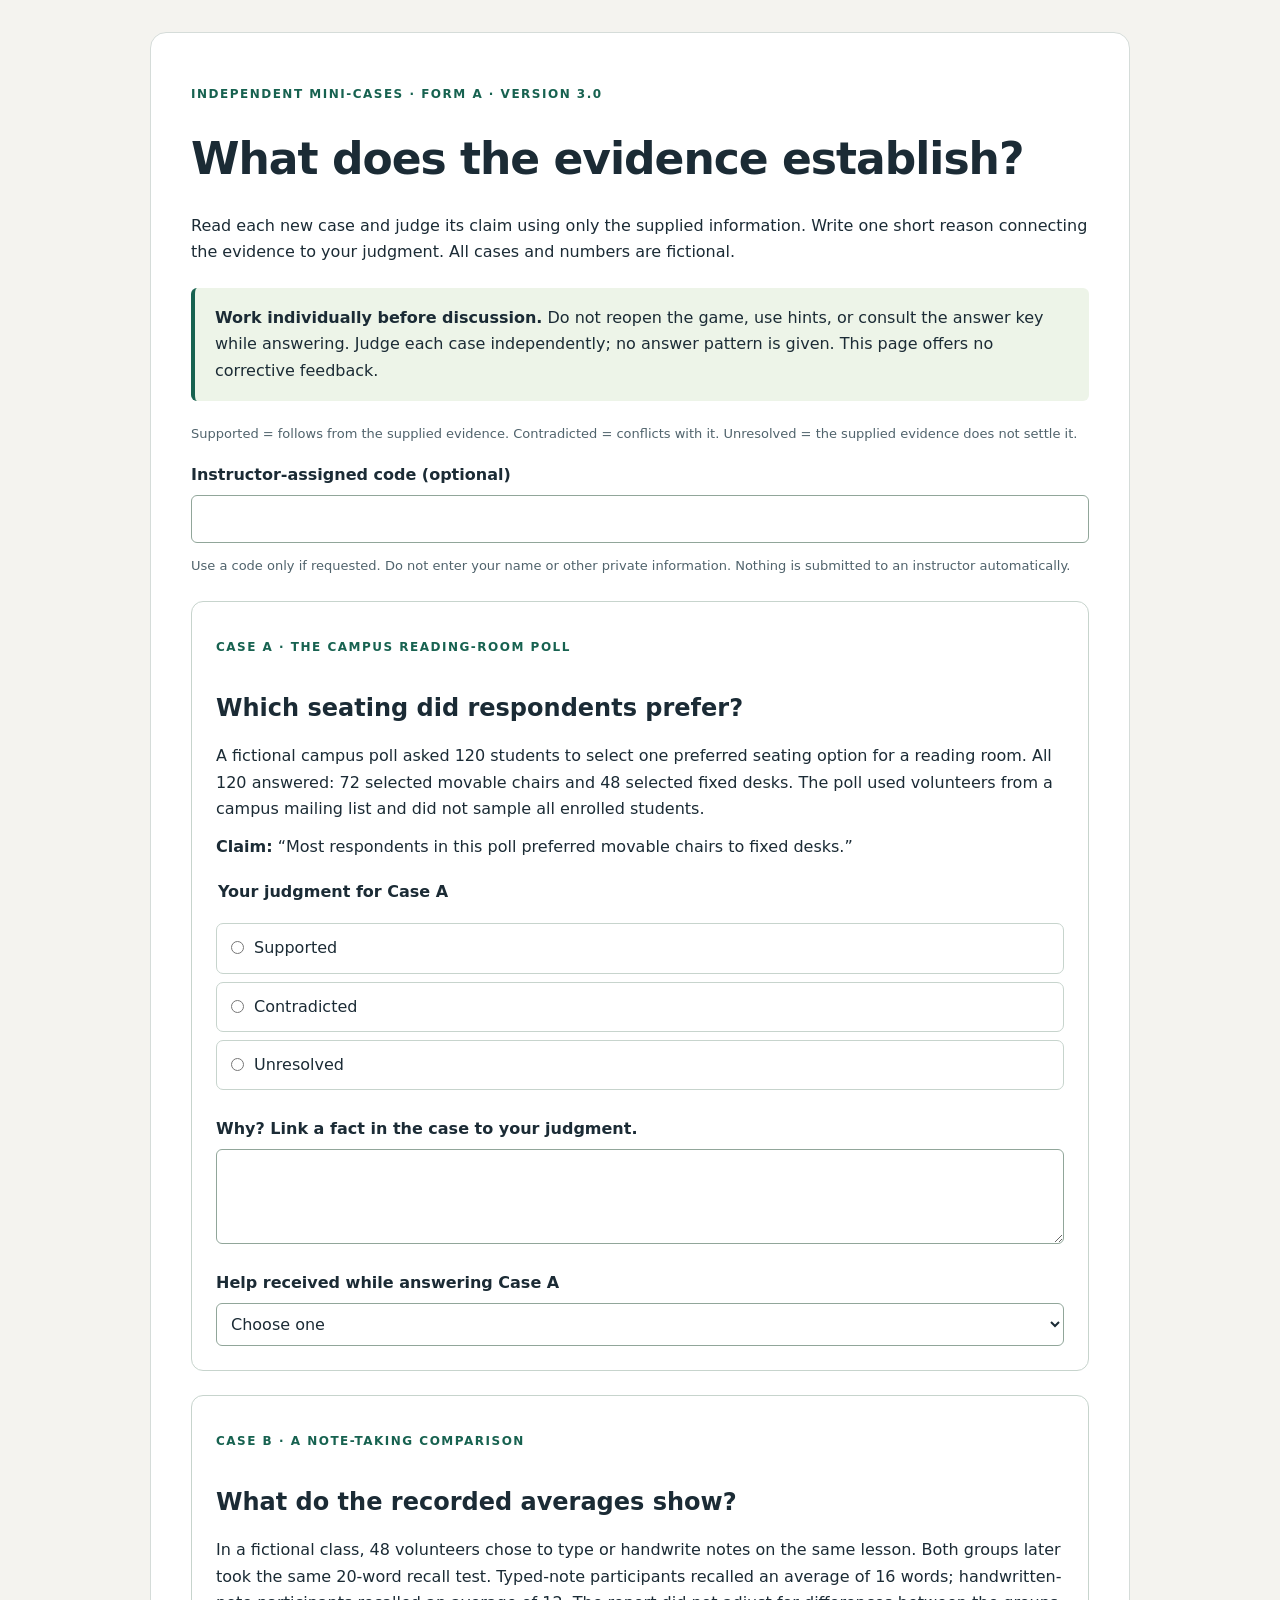
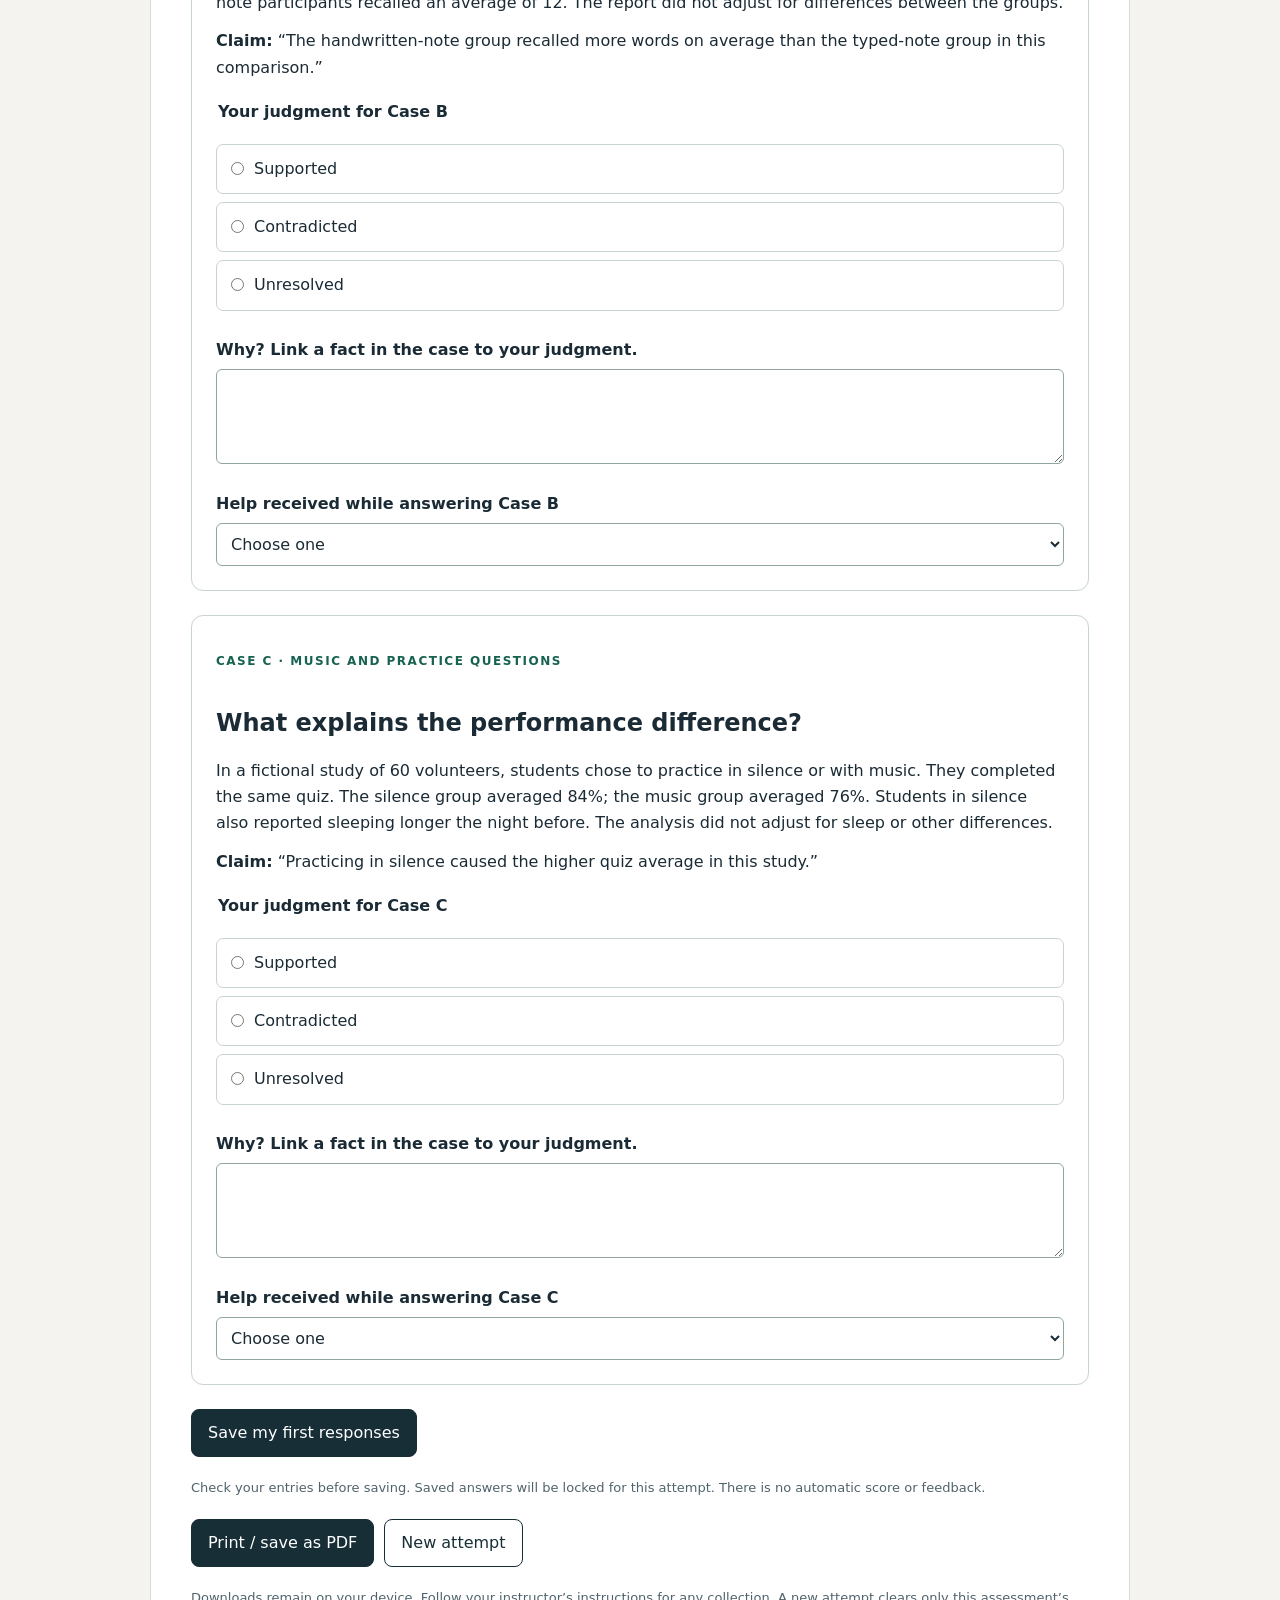
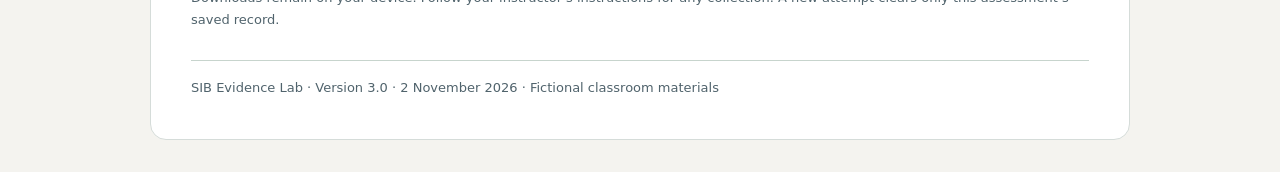
==== assessment.html @ 718776bc "Update SIB Evidence Lab to research version 3.0" ====
<!doctype html><html lang="en"><head><meta charset="utf-8"><meta name="viewport" content="width=device-width,initial-scale=1"><title>SIB Independent Mini Cases</title><style>*{box-sizing:border-box}html{color-scheme:light}body{background:#f4f3ef;color:#1b2b35;font:16px/1.65 system-ui,-apple-system,sans-serif;margin:0}main{max-width:980px;margin:32px auto;background:#fff;padding:40px;border:1px solid #d5dcd9;border-radius:16px}h1{font-size:clamp(30px,5vw,44px);line-height:1.12;letter-spacing:-1px}h2{font-size:24px;line-height:1.25;margin-top:36px}h3{font-size:18px}p{margin:12px 0}a{color:#176250}button,input,textarea,select{font:inherit}button,a{touch-action:manipulation}button,.btn{display:inline-block;border:1px solid #172e37;border-radius:8px;padding:10px 16px;background:#172e37;color:white;text-decoration:none;cursor:pointer}button.secondary,.btn.secondary{background:white;color:#172e37}button:focus-visible,a:focus-visible,input:focus-visible,textarea:focus-visible,select:focus-visible,summary:focus-visible{outline:3px solid #b66d18;outline-offset:4px}.actions{display:flex;flex-wrap:wrap;gap:10px;margin:20px 0}.kicker{font-size:12px;color:#176250;letter-spacing:1.5px;text-transform:uppercase;font-weight:750}.notice{background:#edf4e8;padding:17px 20px;border-left:4px solid #176250;margin:22px 0;border-radius:6px}.small{font-size:13px;color:#50636c}.case{padding:24px;border:1px solid #c7d4cd;border-radius:12px;margin:24px 0}fieldset{border:0;padding:0;margin:18px 0}legend{font-weight:700;margin-bottom:10px}.choice{display:flex;align-items:flex-start;gap:10px;margin:8px 0;padding:11px 14px;border:1px solid #c7d4cd;border-radius:7px;cursor:pointer}.choice:has(input:checked){background:#edf4e8;border-color:#176250}.choice input{margin:6px 0 0}.grid{display:grid;grid-template-columns:1fr 1fr;gap:20px}label.field{display:block;font-weight:650;margin:18px 0 6px}input[type=text],textarea,select{width:100%;padding:10px;border:1px solid #91a69a;border-radius:6px;color:#1b2b35;background:white}textarea{min-height:95px;resize:vertical}.error{color:#982a30;font-weight:650}table{border-collapse:collapse;width:100%;font-size:14px;margin:20px 0}th,td{text-align:left;vertical-align:top;border:1px solid #c7d4cd;padding:11px}th{background:#edf4e8}tr{break-inside:avoid}code{font-size:13px;overflow-wrap:anywhere}.scroll{overflow-x:auto}.blank{height:90px;border:1px solid #c7d4cd;margin:12px 0}.pagebreak{break-before:page}dialog{max-width:550px;width:calc(100% - 30px);padding:30px;border:1px solid #91a69a;border-radius:12px}dialog::backdrop{background:#12262caa}li{margin-bottom:9px}[hidden]{display:none!important}.record-answer{white-space:pre-wrap;overflow-wrap:anywhere;border-left:3px solid #91a69a;padding-left:14px}footer{margin-top:30px;border-top:1px solid #c7d4cd;padding-top:16px}.skip{position:absolute;top:-100px;left:15px}.skip:focus{top:10px}@media(max-width:650px){main{padding:22px;margin:12px;border-radius:10px}.grid{grid-template-columns:1fr}.case{padding:17px}table{min-width:580px}h1{font-size:32px}}@media print{body{background:white;font:11pt/1.5 Arial,sans-serif}main{border:0;margin:0;padding:0;max-width:none}.actions,.no-print,button,dialog,footer,.skip{display:none!important}h1{font-size:24pt}h2{font-size:17pt;break-after:avoid}h3,legend{break-after:avoid}.case{padding:15px;break-inside:avoid}.case.assessment-case{break-inside:auto}.small{font-size:9pt}.grid{display:block}.scroll{overflow:visible}table{min-width:0;font-size:9pt}a{color:inherit}textarea{min-height:80px}input,textarea,select{color:#111!important}.blank{height:65px}.notice{break-inside:avoid}#completionNotice{display:none}}</style></head><body><a class="skip" href="#main">Skip to content</a><main id="main"><p class="kicker">Independent mini-cases · Form A · Version 3.0</p><h1>What does the evidence establish?</h1><p>Read each new case and judge its claim using only the supplied information. Write one short reason connecting the evidence to your judgment. All cases and numbers are fictional.</p><div class="notice"><strong>Work individually before discussion.</strong> Do not reopen the game, use hints, or consult the answer key while answering. Judge each case independently; no answer pattern is given. This page offers no corrective feedback.</div><p class="small">Supported = follows from the supplied evidence. Contradicted = conflicts with it. Unresolved = the supplied evidence does not settle it.</p><div id="storageNotice" class="notice" role="status" hidden>Browser saving is unavailable. Keep this page open and download or print your record before leaving.</div><noscript><p class="notice">JavaScript is needed for saving and downloads. You can print this page and complete it on paper.</p></noscript><form id="assessmentForm"><label class="field" for="studyCode">Instructor-assigned code (optional)</label><input type="text" id="studyCode" name="studyCode" maxlength="40" autocomplete="off"><p class="small">Use a code only if requested. Do not enter your name or other private information. Nothing is submitted to an instructor automatically.</p>
<section class="case assessment-case"><p class="kicker">Case A · The campus reading-room poll</p><h2>Which seating did respondents prefer?</h2><p>A fictional campus poll asked 120 students to select one preferred seating option for a reading room. All 120 answered: 72 selected movable chairs and 48 selected fixed desks. The poll used volunteers from a campus mailing list and did not sample all enrolled students.</p><p><strong>Claim:</strong> “Most respondents in this poll preferred movable chairs to fixed desks.”</p><fieldset><legend>Your judgment for Case A</legend><label class="choice"><input type="radio" name="A" value="supports" required>Supported</label><label class="choice"><input type="radio" name="A" value="contradicts">Contradicted</label><label class="choice"><input type="radio" name="A" value="unresolved">Unresolved</label></fieldset><label class="field" for="reasonA">Why? Link a fact in the case to your judgment.</label><textarea id="reasonA" name="reasonA" maxlength="700" required></textarea><label class="field" for="helpA">Help received while answering Case A</label><select id="helpA" name="helpA" required><option value="">Choose one</option><option value="none">None</option><option value="interface">Help using the page only</option><option value="reasoning">Help interpreting evidence or choosing an answer</option></select></section>
<section class="case assessment-case"><p class="kicker">Case B · A note-taking comparison</p><h2>What do the recorded averages show?</h2><p>In a fictional class, 48 volunteers chose to type or handwrite notes on the same lesson. Both groups later took the same 20-word recall test. Typed-note participants recalled an average of 16 words; handwritten-note participants recalled an average of 12. The report did not adjust for differences between the groups.</p><p><strong>Claim:</strong> “The handwritten-note group recalled more words on average than the typed-note group in this comparison.”</p><fieldset><legend>Your judgment for Case B</legend><label class="choice"><input type="radio" name="B" value="supports" required>Supported</label><label class="choice"><input type="radio" name="B" value="contradicts">Contradicted</label><label class="choice"><input type="radio" name="B" value="unresolved">Unresolved</label></fieldset><label class="field" for="reasonB">Why? Link a fact in the case to your judgment.</label><textarea id="reasonB" name="reasonB" maxlength="700" required></textarea><label class="field" for="helpB">Help received while answering Case B</label><select id="helpB" name="helpB" required><option value="">Choose one</option><option value="none">None</option><option value="interface">Help using the page only</option><option value="reasoning">Help interpreting evidence or choosing an answer</option></select></section>
<section class="case assessment-case"><p class="kicker">Case C · Music and practice questions</p><h2>What explains the performance difference?</h2><p>In a fictional study of 60 volunteers, students chose to practice in silence or with music. They completed the same quiz. The silence group averaged 84%; the music group averaged 76%. Students in silence also reported sleeping longer the night before. The analysis did not adjust for sleep or other differences.</p><p><strong>Claim:</strong> “Practicing in silence caused the higher quiz average in this study.”</p><fieldset><legend>Your judgment for Case C</legend><label class="choice"><input type="radio" name="C" value="supports" required>Supported</label><label class="choice"><input type="radio" name="C" value="contradicts">Contradicted</label><label class="choice"><input type="radio" name="C" value="unresolved">Unresolved</label></fieldset><label class="field" for="reasonC">Why? Link a fact in the case to your judgment.</label><textarea id="reasonC" name="reasonC" maxlength="700" required></textarea><label class="field" for="helpC">Help received while answering Case C</label><select id="helpC" name="helpC" required><option value="">Choose one</option><option value="none">None</option><option value="interface">Help using the page only</option><option value="reasoning">Help interpreting evidence or choosing an answer</option></select></section>
<p id="formError" class="error" role="alert"></p><div class="actions"><button type="submit">Save my first responses</button></div><p class="small">Check your entries before saving. Saved answers will be locked for this attempt. There is no automatic score or feedback.</p></form>
<section id="savedRecord" hidden></section>
<section id="experience" hidden><h2>About the game (optional)</h2><p class="small">These questions describe your experience with FocusBoost, separately from your mini-case answers.</p><div class="grid"><div><label class="field" for="clarity">How clear was the game?</label><select id="clarity"><option value="">Prefer not to answer</option><option value="1">1 — Very unclear</option><option value="2">2 — Somewhat unclear</option><option value="3">3 — Neither clear nor unclear</option><option value="4">4 — Somewhat clear</option><option value="5">5 — Very clear</option><option value="not_played">I did not play the game</option></select></div><div><label class="field" for="enjoyment">How enjoyable was the game?</label><select id="enjoyment"><option value="">Prefer not to answer</option><option value="1">1 — Not at all enjoyable</option><option value="2">2 — Slightly enjoyable</option><option value="3">3 — Moderately enjoyable</option><option value="4">4 — Very enjoyable</option><option value="5">5 — Extremely enjoyable</option><option value="not_played">I did not play the game</option></select></div></div><label class="field" for="comment">What was unclear or could be improved?</label><textarea id="comment" maxlength="1000"></textarea><p id="saveStatus" role="status" class="small"></p></section>
<div class="actions"><button type="button" id="printBtn">Print / save as PDF</button><button type="button" id="csvBtn" hidden>Download CSV</button><button type="button" id="jsonBtn" hidden>Download JSON</button><button type="button" class="secondary" id="resetBtn">New attempt</button></div><p class="small">Downloads remain on your device. Follow your instructor’s instructions for any collection. A new attempt clears only this assessment’s saved record.</p><dialog id="resetDialog" aria-labelledby="resetTitle"><h2 id="resetTitle">Start a new assessment attempt?</h2><p>Download or print the current record first if you need to keep it. This clears saved answers and optional comments in this browser.</p><div class="actions"><button id="cancelReset">Keep this attempt</button><button id="confirmReset" class="secondary">Clear and start again</button></div></dialog>
<footer class="small">SIB Evidence Lab · Version 3.0 · 2 November 2026 · Fictional classroom materials</footer></main><script>'use strict';
(()=>{
const KEY='sib-independent-cases.v3.form-a',VERSION='3.0.0-form-a',IDS=['A','B','C'];
const esc=v=>String(v??'').replace(/[&<>"']/g,c=>({'&':'&amp;','<':'&lt;','>':'&gt;','"':'&quot;',"'":'&#39;'}[c]));
const fresh=()=>({version:VERSION,draft:{},submitted:null,experience:{clarity:'',enjoyment:'',comment:''}});
function clean(d){const r={studyCode:String(d?.studyCode??'').slice(0,40).trim()};for(const id of IDS){r[id]=['supports','contradicts','unresolved'].includes(d?.[id])?d[id]:'';r['reason'+id]=String(d?.['reason'+id]??'').slice(0,700);r['help'+id]=['none','interface','reasoning'].includes(d?.['help'+id])?d['help'+id]:'';}return r;}
function complete(d){return IDS.every(id=>d[id]&&d['reason'+id]?.trim()&&d['help'+id]);}
function submit(s,d){const r=clean(d);if(s.submitted||!complete(r))return false;s.draft=r;s.submitted=JSON.parse(JSON.stringify(r));return true;}
function hydrate(r){const s=fresh();if(!r||r.version!==VERSION)return s;s.draft=clean(r.draft);if(r.submitted)submit(s,r.submitted);for(const k of ['clarity','enjoyment'])if(['','1','2','3','4','5','not_played'].includes(r.experience?.[k]))s.experience[k]=r.experience[k];s.experience.comment=String(r.experience?.comment??'').slice(0,1000);return s;}
function rows(s){if(!s.submitted)return [];return IDS.map(id=>({material_version:VERSION,study_code:s.submitted.studyCode,case_id:id,first_judgment:s.submitted[id],first_reason:s.submitted['reason'+id],help_received:s.submitted['help'+id],assessment_complete:1,game_clarity:s.experience.clarity,game_enjoyment:s.experience.enjoyment,optional_comment:s.experience.comment}));}
function csvCell(v){let t=String(v??'');if(/^\s*[=+@\-]/.test(t))t="'"+t;return '"'+t.replace(/"/g,'""')+'"';}
if(typeof module!=='undefined')module.exports={fresh,clean,complete,submit,hydrate,rows,csvCell};if(typeof document==='undefined')return;
const $=id=>document.getElementById(id);let state=fresh(),storageOK=true;try{state=hydrate(JSON.parse(localStorage.getItem(KEY)||'null'));}catch(e){storageOK=false;}
const LABELS={supports:'Supported',contradicts:'Contradicted',unresolved:'Unresolved'},HELP={none:'None',interface:'Help using the page only',reasoning:'Help interpreting evidence or choosing an answer'};
function save(){try{localStorage.setItem(KEY,JSON.stringify(state));}catch(e){storageOK=false;}$('storageNotice').hidden=storageOK;}
function render(){$('storageNotice').hidden=storageOK;const saved=!!state.submitted;$('assessmentForm').hidden=saved;$('savedRecord').hidden=!saved;$('experience').hidden=!saved;$('csvBtn').hidden=!saved;$('jsonBtn').hidden=!saved;if(saved){$('savedRecord').innerHTML=`<div class="notice" id="completionNotice" role="status"><strong>Your first responses are saved and locked.</strong> Download or print a copy if requested. Discuss the cases only when your instructor is ready.</div><h2 tabindex="-1" id="savedTitle">Your saved responses</h2><p>Form A · Version 3.0 · Code: ${esc(state.submitted.studyCode||'Not provided')}</p>`+IDS.map(id=>`<section class="case"><h3>Case ${id}</h3><p><strong>Your judgment:</strong> ${LABELS[state.submitted[id]]}</p><p class="record-answer">${esc(state.submitted['reason'+id])}</p><p class="small">Help: ${HELP[state.submitted['help'+id]]}</p></section>`).join('');for(const k of ['clarity','enjoyment','comment'])$(k).value=state.experience[k];}else for(const el of $('assessmentForm').elements){if(!el.name)continue;if(el.type==='radio')el.checked=state.draft[el.name]===el.value;else if(el.type!=='submit')el.value=state.draft[el.name]||'';}}
function collect(){return Object.fromEntries(new FormData($('assessmentForm')).entries());}
$('assessmentForm').addEventListener('input',()=>{if(!state.submitted){state.draft=clean(collect());save();}});
$('assessmentForm').addEventListener('change',()=>{if(!state.submitted){state.draft=clean(collect());save();}});
$('assessmentForm').addEventListener('submit',e=>{e.preventDefault();if(!submit(state,collect())){$('formError').textContent='Answer each case, add a reason with at least one non-space character, and record any help.';return;}save();render();$('savedTitle').focus();$('savedRecord').scrollIntoView({block:'start'});});
for(const k of ['clarity','enjoyment','comment'])$(k).addEventListener(k==='comment'?'input':'change',()=>{state.experience[k]=$(k).value;save();$('saveStatus').textContent=storageOK?'Optional response saved in this browser.':'Download your record to keep this optional response.';});
function download(kind){if(!state.submitted)return;const r=rows(state),keys=Object.keys(r[0]),text=kind==='json'?JSON.stringify(state,null,2):'\uFEFF'+keys.map(csvCell).join(',')+'\r\n'+r.map(row=>keys.map(k=>csvCell(row[k])).join(',')).join('\r\n')+'\r\n';const a=document.createElement('a'),url=URL.createObjectURL(new Blob([text],{type:kind==='json'?'application/json':'text/csv;charset=utf-8'}));a.href=url;a.download='SIB_Mini_Cases_Form_A_v3.'+kind;a.click();setTimeout(()=>URL.revokeObjectURL(url),1000);}
$('csvBtn').onclick=()=>download('csv');$('jsonBtn').onclick=()=>download('json');$('printBtn').onclick=()=>window.print();$('resetBtn').onclick=()=>$('resetDialog').showModal();$('cancelReset').onclick=()=>$('resetDialog').close();$('confirmReset').onclick=()=>{state=fresh();save();$('assessmentForm').reset();$('formError').textContent='';$('saveStatus').textContent='';$('resetDialog').close();render();$('studyCode').focus();window.scrollTo(0,0);};render();
})();
</script></body></html>
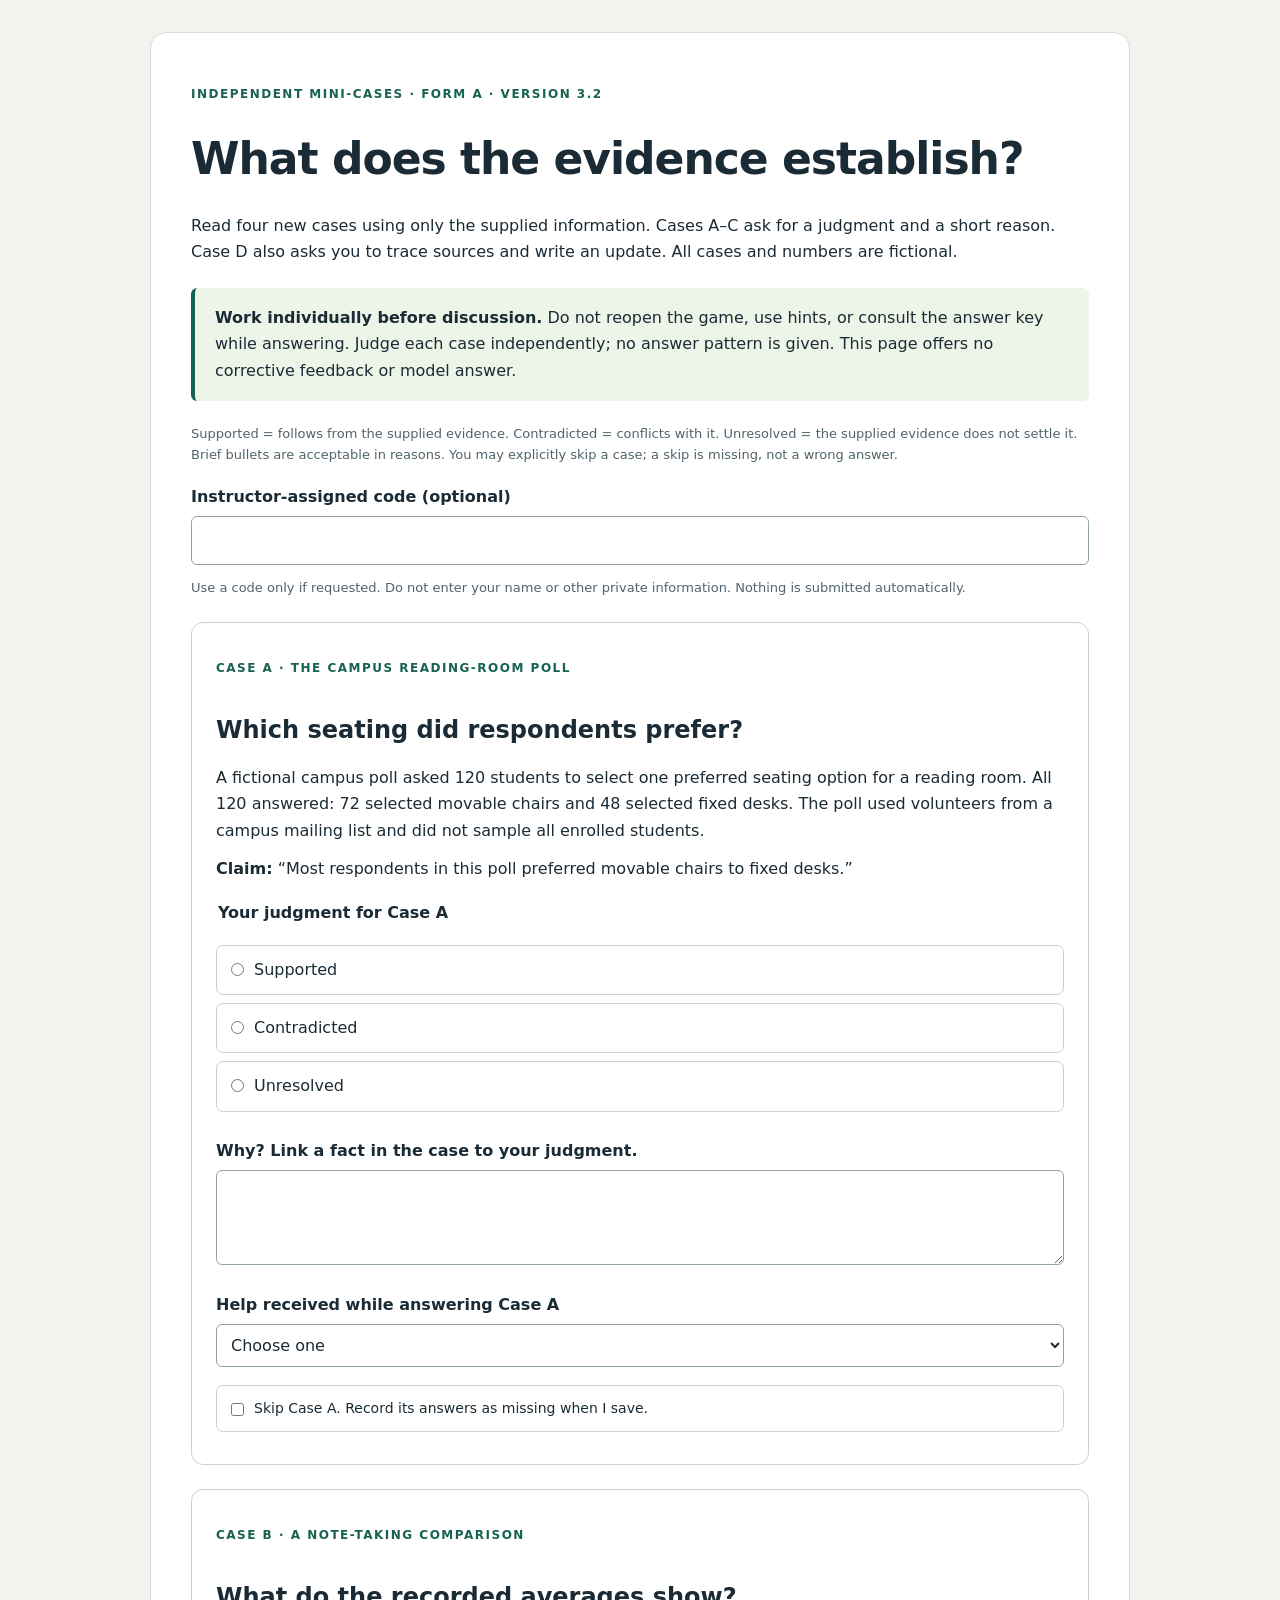
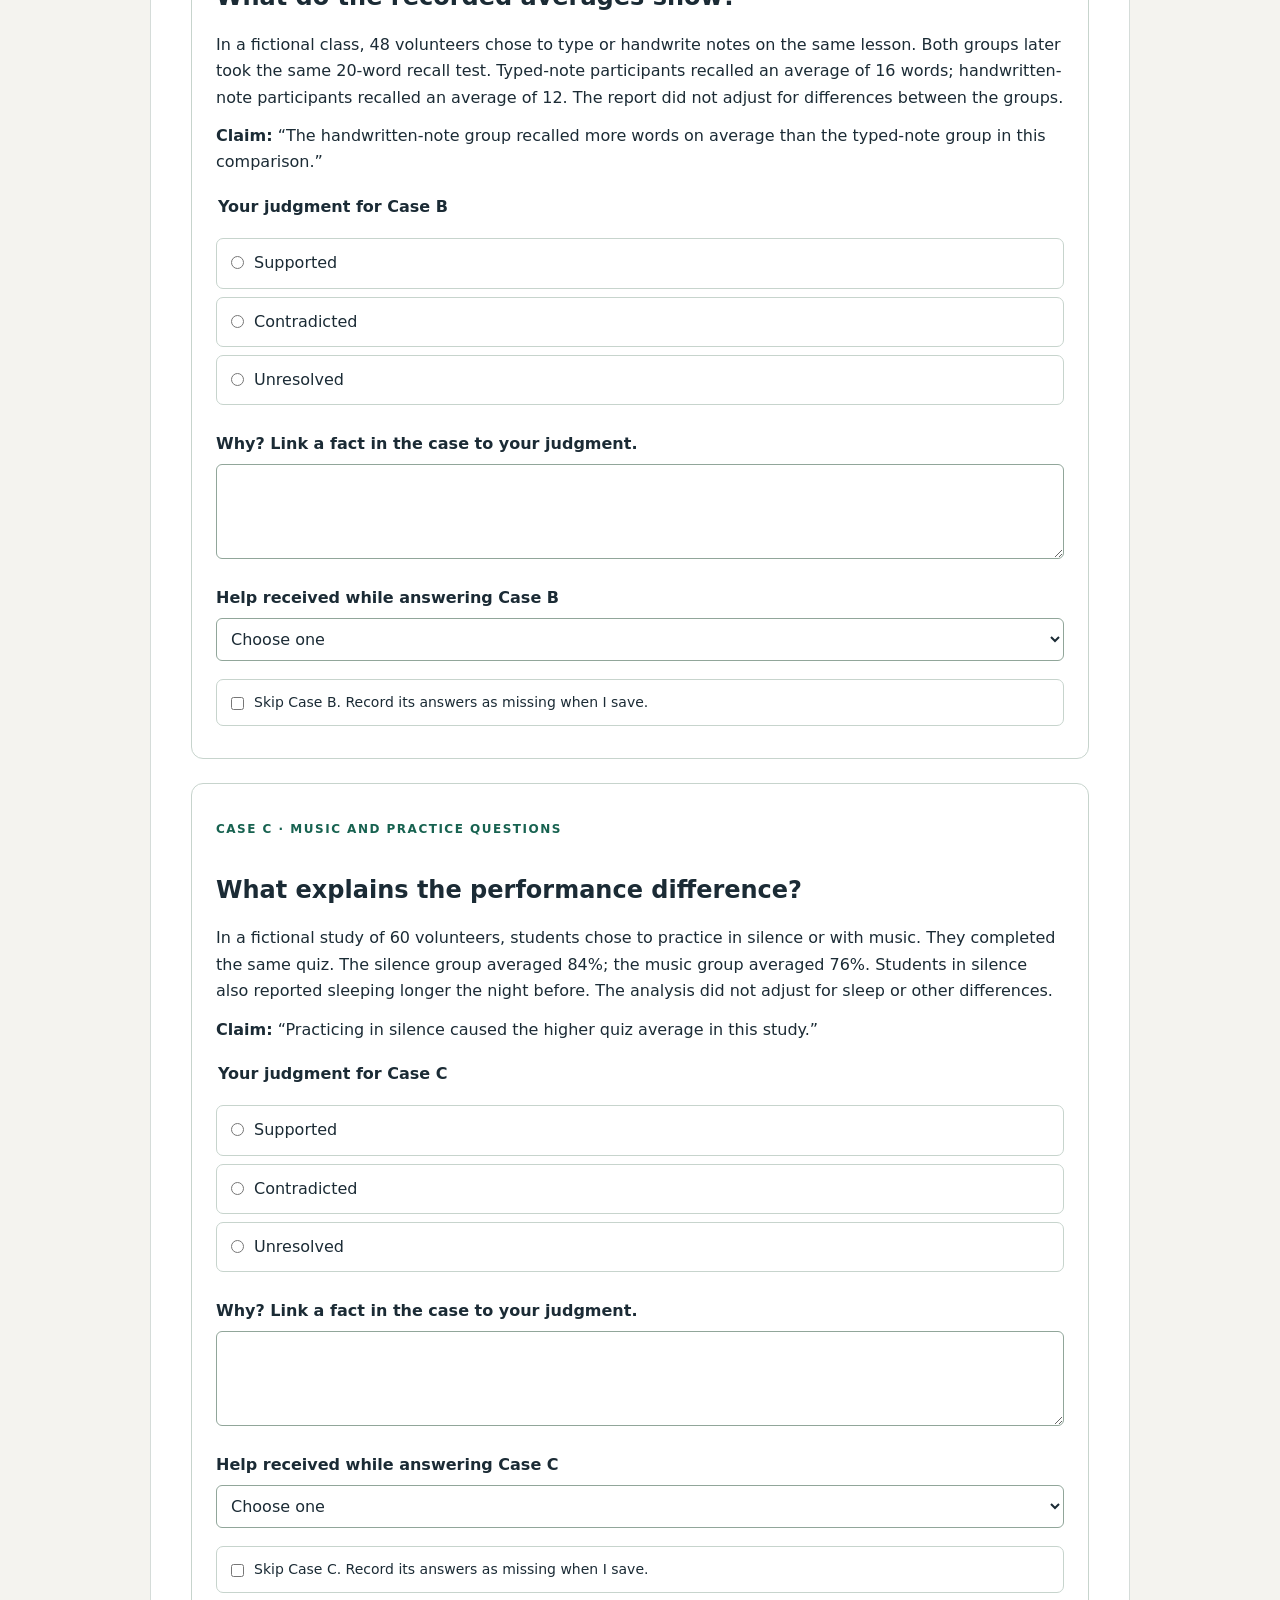
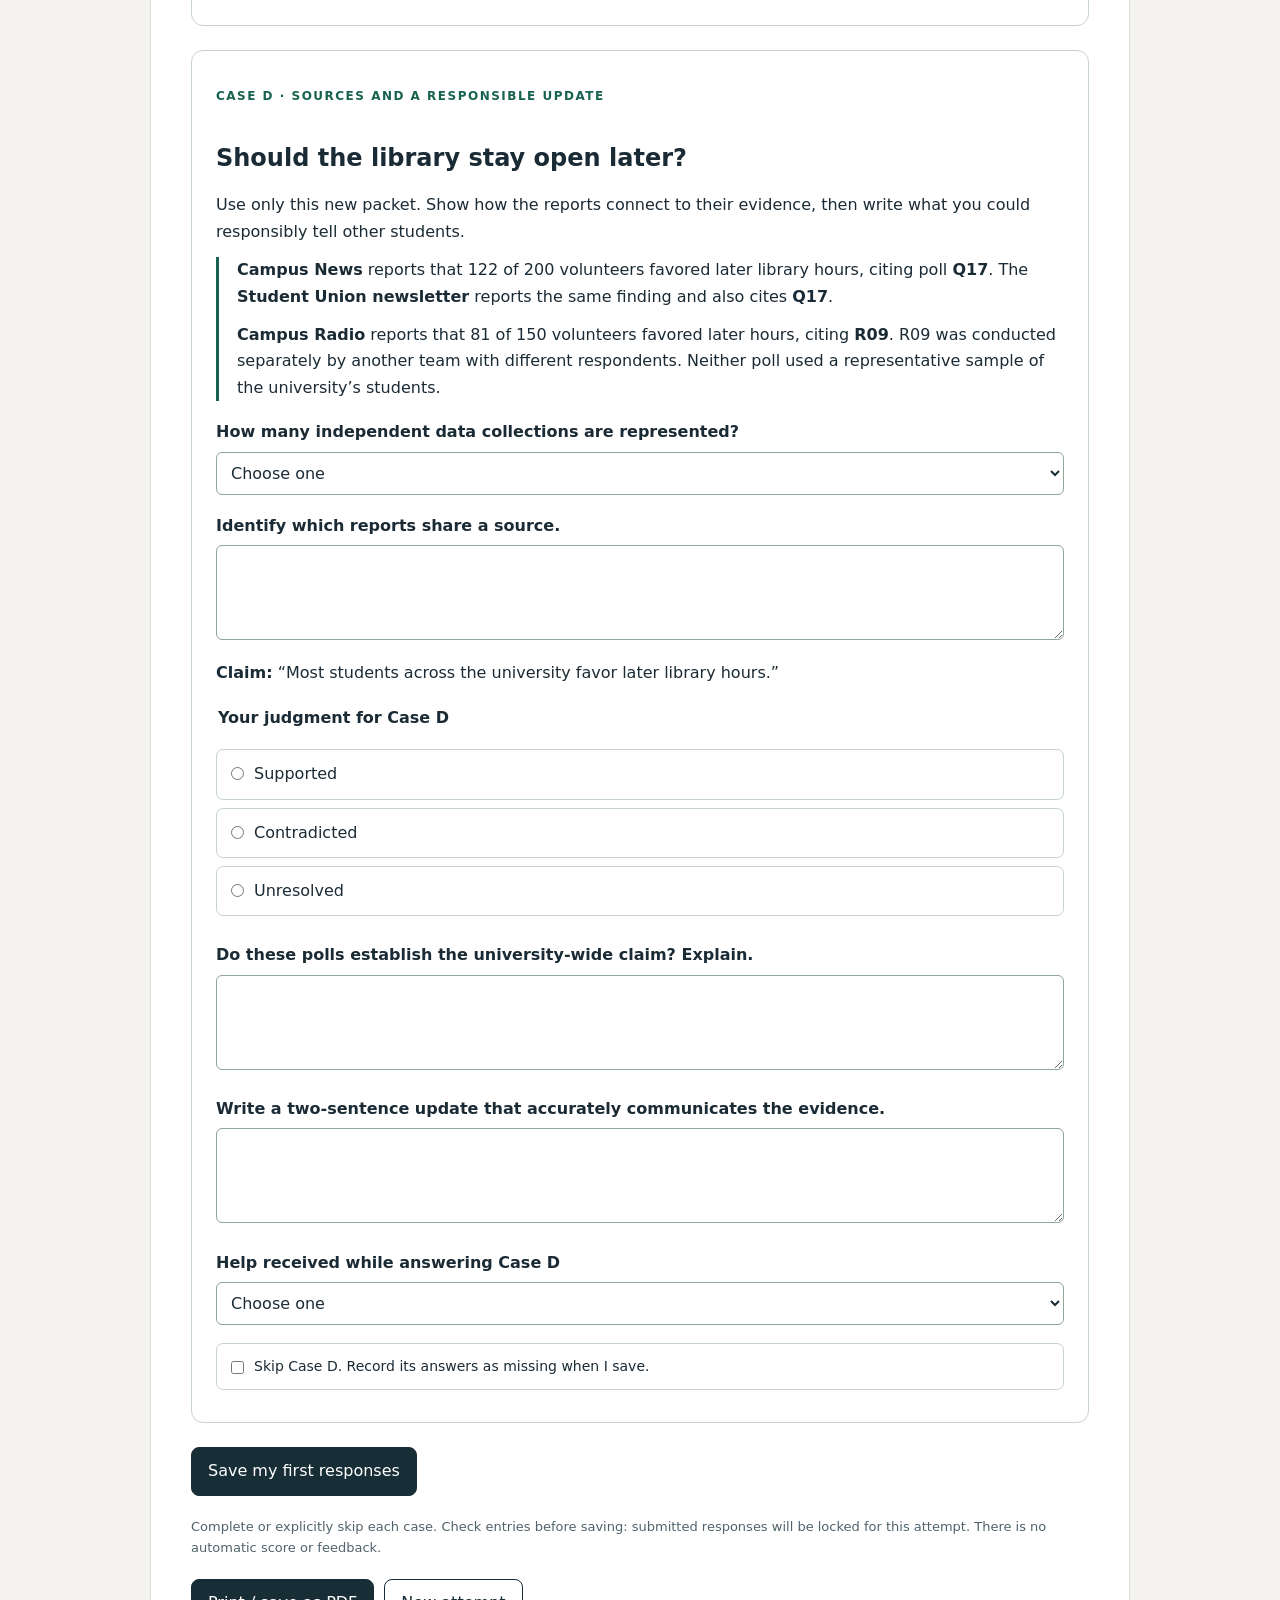
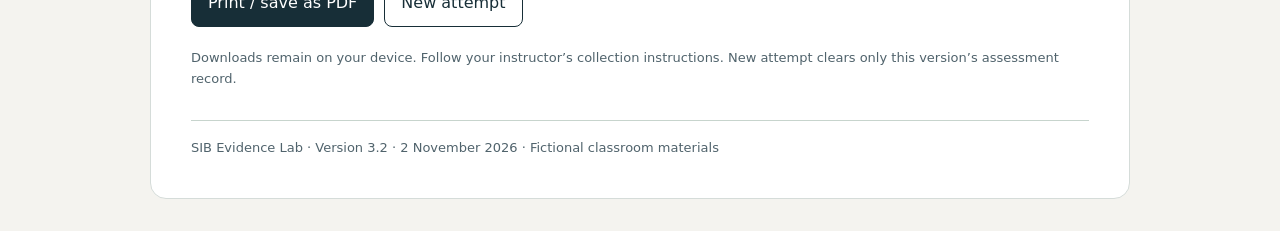
==== commit 5b36d8fb: "Update SIB Evidence Lab to version 3.2" ====
--- a/assessment.html
+++ b/assessment.html
@@ -1,33 +1,30 @@
-<!doctype html><html lang="en"><head><meta charset="utf-8"><meta name="viewport" content="width=device-width,initial-scale=1"><title>SIB Independent Mini Cases</title><style>*{box-sizing:border-box}html{color-scheme:light}body{background:#f4f3ef;color:#1b2b35;font:16px/1.65 system-ui,-apple-system,sans-serif;margin:0}main{max-width:980px;margin:32px auto;background:#fff;padding:40px;border:1px solid #d5dcd9;border-radius:16px}h1{font-size:clamp(30px,5vw,44px);line-height:1.12;letter-spacing:-1px}h2{font-size:24px;line-height:1.25;margin-top:36px}h3{font-size:18px}p{margin:12px 0}a{color:#176250}button,input,textarea,select{font:inherit}button,a{touch-action:manipulation}button,.btn{display:inline-block;border:1px solid #172e37;border-radius:8px;padding:10px 16px;background:#172e37;color:white;text-decoration:none;cursor:pointer}button.secondary,.btn.secondary{background:white;color:#172e37}button:focus-visible,a:focus-visible,input:focus-visible,textarea:focus-visible,select:focus-visible,summary:focus-visible{outline:3px solid #b66d18;outline-offset:4px}.actions{display:flex;flex-wrap:wrap;gap:10px;margin:20px 0}.kicker{font-size:12px;color:#176250;letter-spacing:1.5px;text-transform:uppercase;font-weight:750}.notice{background:#edf4e8;padding:17px 20px;border-left:4px solid #176250;margin:22px 0;border-radius:6px}.small{font-size:13px;color:#50636c}.case{padding:24px;border:1px solid #c7d4cd;border-radius:12px;margin:24px 0}fieldset{border:0;padding:0;margin:18px 0}legend{font-weight:700;margin-bottom:10px}.choice{display:flex;align-items:flex-start;gap:10px;margin:8px 0;padding:11px 14px;border:1px solid #c7d4cd;border-radius:7px;cursor:pointer}.choice:has(input:checked){background:#edf4e8;border-color:#176250}.choice input{margin:6px 0 0}.grid{display:grid;grid-template-columns:1fr 1fr;gap:20px}label.field{display:block;font-weight:650;margin:18px 0 6px}input[type=text],textarea,select{width:100%;padding:10px;border:1px solid #91a69a;border-radius:6px;color:#1b2b35;background:white}textarea{min-height:95px;resize:vertical}.error{color:#982a30;font-weight:650}table{border-collapse:collapse;width:100%;font-size:14px;margin:20px 0}th,td{text-align:left;vertical-align:top;border:1px solid #c7d4cd;padding:11px}th{background:#edf4e8}tr{break-inside:avoid}code{font-size:13px;overflow-wrap:anywhere}.scroll{overflow-x:auto}.blank{height:90px;border:1px solid #c7d4cd;margin:12px 0}.pagebreak{break-before:page}dialog{max-width:550px;width:calc(100% - 30px);padding:30px;border:1px solid #91a69a;border-radius:12px}dialog::backdrop{background:#12262caa}li{margin-bottom:9px}[hidden]{display:none!important}.record-answer{white-space:pre-wrap;overflow-wrap:anywhere;border-left:3px solid #91a69a;padding-left:14px}footer{margin-top:30px;border-top:1px solid #c7d4cd;padding-top:16px}.skip{position:absolute;top:-100px;left:15px}.skip:focus{top:10px}@media(max-width:650px){main{padding:22px;margin:12px;border-radius:10px}.grid{grid-template-columns:1fr}.case{padding:17px}table{min-width:580px}h1{font-size:32px}}@media print{body{background:white;font:11pt/1.5 Arial,sans-serif}main{border:0;margin:0;padding:0;max-width:none}.actions,.no-print,button,dialog,footer,.skip{display:none!important}h1{font-size:24pt}h2{font-size:17pt;break-after:avoid}h3,legend{break-after:avoid}.case{padding:15px;break-inside:avoid}.case.assessment-case{break-inside:auto}.small{font-size:9pt}.grid{display:block}.scroll{overflow:visible}table{min-width:0;font-size:9pt}a{color:inherit}textarea{min-height:80px}input,textarea,select{color:#111!important}.blank{height:65px}.notice{break-inside:avoid}#completionNotice{display:none}}</style></head><body><a class="skip" href="#main">Skip to content</a><main id="main"><p class="kicker">Independent mini-cases · Form A · Version 3.0</p><h1>What does the evidence establish?</h1><p>Read each new case and judge its claim using only the supplied information. Write one short reason connecting the evidence to your judgment. All cases and numbers are fictional.</p><div class="notice"><strong>Work individually before discussion.</strong> Do not reopen the game, use hints, or consult the answer key while answering. Judge each case independently; no answer pattern is given. This page offers no corrective feedback.</div><p class="small">Supported = follows from the supplied evidence. Contradicted = conflicts with it. Unresolved = the supplied evidence does not settle it.</p><div id="storageNotice" class="notice" role="status" hidden>Browser saving is unavailable. Keep this page open and download or print your record before leaving.</div><noscript><p class="notice">JavaScript is needed for saving and downloads. You can print this page and complete it on paper.</p></noscript><form id="assessmentForm"><label class="field" for="studyCode">Instructor-assigned code (optional)</label><input type="text" id="studyCode" name="studyCode" maxlength="40" autocomplete="off"><p class="small">Use a code only if requested. Do not enter your name or other private information. Nothing is submitted to an instructor automatically.</p>
-<section class="case assessment-case"><p class="kicker">Case A · The campus reading-room poll</p><h2>Which seating did respondents prefer?</h2><p>A fictional campus poll asked 120 students to select one preferred seating option for a reading room. All 120 answered: 72 selected movable chairs and 48 selected fixed desks. The poll used volunteers from a campus mailing list and did not sample all enrolled students.</p><p><strong>Claim:</strong> “Most respondents in this poll preferred movable chairs to fixed desks.”</p><fieldset><legend>Your judgment for Case A</legend><label class="choice"><input type="radio" name="A" value="supports" required>Supported</label><label class="choice"><input type="radio" name="A" value="contradicts">Contradicted</label><label class="choice"><input type="radio" name="A" value="unresolved">Unresolved</label></fieldset><label class="field" for="reasonA">Why? Link a fact in the case to your judgment.</label><textarea id="reasonA" name="reasonA" maxlength="700" required></textarea><label class="field" for="helpA">Help received while answering Case A</label><select id="helpA" name="helpA" required><option value="">Choose one</option><option value="none">None</option><option value="interface">Help using the page only</option><option value="reasoning">Help interpreting evidence or choosing an answer</option></select></section>
-<section class="case assessment-case"><p class="kicker">Case B · A note-taking comparison</p><h2>What do the recorded averages show?</h2><p>In a fictional class, 48 volunteers chose to type or handwrite notes on the same lesson. Both groups later took the same 20-word recall test. Typed-note participants recalled an average of 16 words; handwritten-note participants recalled an average of 12. The report did not adjust for differences between the groups.</p><p><strong>Claim:</strong> “The handwritten-note group recalled more words on average than the typed-note group in this comparison.”</p><fieldset><legend>Your judgment for Case B</legend><label class="choice"><input type="radio" name="B" value="supports" required>Supported</label><label class="choice"><input type="radio" name="B" value="contradicts">Contradicted</label><label class="choice"><input type="radio" name="B" value="unresolved">Unresolved</label></fieldset><label class="field" for="reasonB">Why? Link a fact in the case to your judgment.</label><textarea id="reasonB" name="reasonB" maxlength="700" required></textarea><label class="field" for="helpB">Help received while answering Case B</label><select id="helpB" name="helpB" required><option value="">Choose one</option><option value="none">None</option><option value="interface">Help using the page only</option><option value="reasoning">Help interpreting evidence or choosing an answer</option></select></section>
-<section class="case assessment-case"><p class="kicker">Case C · Music and practice questions</p><h2>What explains the performance difference?</h2><p>In a fictional study of 60 volunteers, students chose to practice in silence or with music. They completed the same quiz. The silence group averaged 84%; the music group averaged 76%. Students in silence also reported sleeping longer the night before. The analysis did not adjust for sleep or other differences.</p><p><strong>Claim:</strong> “Practicing in silence caused the higher quiz average in this study.”</p><fieldset><legend>Your judgment for Case C</legend><label class="choice"><input type="radio" name="C" value="supports" required>Supported</label><label class="choice"><input type="radio" name="C" value="contradicts">Contradicted</label><label class="choice"><input type="radio" name="C" value="unresolved">Unresolved</label></fieldset><label class="field" for="reasonC">Why? Link a fact in the case to your judgment.</label><textarea id="reasonC" name="reasonC" maxlength="700" required></textarea><label class="field" for="helpC">Help received while answering Case C</label><select id="helpC" name="helpC" required><option value="">Choose one</option><option value="none">None</option><option value="interface">Help using the page only</option><option value="reasoning">Help interpreting evidence or choosing an answer</option></select></section>
-<p id="formError" class="error" role="alert"></p><div class="actions"><button type="submit">Save my first responses</button></div><p class="small">Check your entries before saving. Saved answers will be locked for this attempt. There is no automatic score or feedback.</p></form>
-<section id="savedRecord" hidden></section>
-<section id="experience" hidden><h2>About the game (optional)</h2><p class="small">These questions describe your experience with FocusBoost, separately from your mini-case answers.</p><div class="grid"><div><label class="field" for="clarity">How clear was the game?</label><select id="clarity"><option value="">Prefer not to answer</option><option value="1">1 — Very unclear</option><option value="2">2 — Somewhat unclear</option><option value="3">3 — Neither clear nor unclear</option><option value="4">4 — Somewhat clear</option><option value="5">5 — Very clear</option><option value="not_played">I did not play the game</option></select></div><div><label class="field" for="enjoyment">How enjoyable was the game?</label><select id="enjoyment"><option value="">Prefer not to answer</option><option value="1">1 — Not at all enjoyable</option><option value="2">2 — Slightly enjoyable</option><option value="3">3 — Moderately enjoyable</option><option value="4">4 — Very enjoyable</option><option value="5">5 — Extremely enjoyable</option><option value="not_played">I did not play the game</option></select></div></div><label class="field" for="comment">What was unclear or could be improved?</label><textarea id="comment" maxlength="1000"></textarea><p id="saveStatus" role="status" class="small"></p></section>
-<div class="actions"><button type="button" id="printBtn">Print / save as PDF</button><button type="button" id="csvBtn" hidden>Download CSV</button><button type="button" id="jsonBtn" hidden>Download JSON</button><button type="button" class="secondary" id="resetBtn">New attempt</button></div><p class="small">Downloads remain on your device. Follow your instructor’s instructions for any collection. A new attempt clears only this assessment’s saved record.</p><dialog id="resetDialog" aria-labelledby="resetTitle"><h2 id="resetTitle">Start a new assessment attempt?</h2><p>Download or print the current record first if you need to keep it. This clears saved answers and optional comments in this browser.</p><div class="actions"><button id="cancelReset">Keep this attempt</button><button id="confirmReset" class="secondary">Clear and start again</button></div></dialog>
-<footer class="small">SIB Evidence Lab · Version 3.0 · 2 November 2026 · Fictional classroom materials</footer></main><script>'use strict';
+<!doctype html><html lang="en"><head><meta charset="utf-8"><meta name="viewport" content="width=device-width,initial-scale=1"><title>SIB Independent Mini Cases</title><style>*{box-sizing:border-box}html{color-scheme:light}body{background:#f4f3ef;color:#1b2b35;font:16px/1.65 system-ui,-apple-system,sans-serif;margin:0}main{max-width:980px;margin:32px auto;background:#fff;padding:40px;border:1px solid #d5dcd9;border-radius:16px}h1{font-size:clamp(30px,5vw,44px);line-height:1.12;letter-spacing:-1px}h2{font-size:24px;line-height:1.25;margin-top:36px}h3{font-size:18px}p{margin:12px 0}a{color:#176250}button,input,textarea,select{font:inherit}button,a{touch-action:manipulation}button,.btn{display:inline-block;border:1px solid #172e37;border-radius:8px;padding:10px 16px;background:#172e37;color:white;text-decoration:none;cursor:pointer}button.secondary,.btn.secondary{background:white;color:#172e37}button:focus-visible,a:focus-visible,input:focus-visible,textarea:focus-visible,select:focus-visible,summary:focus-visible{outline:3px solid #b66d18;outline-offset:4px}.actions{display:flex;flex-wrap:wrap;gap:10px;margin:20px 0}.kicker{font-size:12px;color:#176250;letter-spacing:1.5px;text-transform:uppercase;font-weight:750}.notice{background:#edf4e8;padding:17px 20px;border-left:4px solid #176250;margin:22px 0;border-radius:6px}.small{font-size:13px;color:#50636c}.case{padding:24px;border:1px solid #c7d4cd;border-radius:12px;margin:24px 0}fieldset{border:0;padding:0;margin:18px 0}legend{font-weight:700;margin-bottom:10px}.choice{display:flex;align-items:flex-start;gap:10px;margin:8px 0;padding:11px 14px;border:1px solid #c7d4cd;border-radius:7px;cursor:pointer}.choice:has(input:checked){background:#edf4e8;border-color:#176250}.choice input{margin:6px 0 0}.grid{display:grid;grid-template-columns:1fr 1fr;gap:20px}label.field{display:block;font-weight:650;margin:18px 0 6px}input[type=text],textarea,select{width:100%;padding:10px;border:1px solid #91a69a;border-radius:6px;color:#1b2b35;background:white}textarea{min-height:95px;resize:vertical}.error{color:#982a30;font-weight:650}table{border-collapse:collapse;width:100%;font-size:14px;margin:20px 0}th,td{text-align:left;vertical-align:top;border:1px solid #c7d4cd;padding:11px}th{background:#edf4e8}tr{break-inside:avoid}code{font-size:13px;overflow-wrap:anywhere}.scroll{overflow-x:auto}.blank{height:90px;border:1px solid #c7d4cd;margin:12px 0}.pagebreak{break-before:page}dialog{max-width:550px;width:calc(100% - 30px);padding:30px;border:1px solid #91a69a;border-radius:12px}dialog::backdrop{background:#12262caa}li{margin-bottom:9px}[hidden]{display:none!important}.record-answer{white-space:pre-wrap;overflow-wrap:anywhere;border-left:3px solid #91a69a;padding-left:14px}footer{margin-top:30px;border-top:1px solid #c7d4cd;padding-top:16px}.skip{position:absolute;top:-100px;left:15px}.skip:focus{top:10px}@media(max-width:650px){main{padding:22px;margin:12px;border-radius:10px}.grid{grid-template-columns:1fr}.case{padding:17px}table{min-width:580px}h1{font-size:32px}}@media print{body{background:white;font:11pt/1.5 Arial,sans-serif}main{border:0;margin:0;padding:0;max-width:none}.actions,.no-print,button,dialog,footer,.skip{display:none!important}h1{font-size:24pt}h2{font-size:17pt;break-after:avoid}h3,legend{break-after:avoid}.case{padding:15px;break-inside:avoid}.case.assessment-case{break-inside:auto}.small{font-size:9pt}.grid{display:block}.scroll{overflow:visible}table{min-width:0;font-size:9pt}a{color:inherit}textarea{min-height:80px}input,textarea,select{color:#111!important}.blank{height:65px}.notice{break-inside:avoid}#completionNotice{display:none}}textarea{overflow-wrap:anywhere}input:disabled,textarea:disabled,select:disabled{opacity:.6}.skip-case{margin-top:18px;font-size:14px}.source-packet{border-left:3px solid #176250;padding-left:18px}@media print{.skip-case{font-size:9pt}.case.assessment-case{break-before:page}.case.assessment-case:first-of-type{break-before:auto}}
+</style></head><body><a class="skip" href="#main">Skip to content</a><main id="main"><p class="kicker">Independent mini-cases · Form A · Version 3.2</p><h1>What does the evidence establish?</h1><p>Read four new cases using only the supplied information. Cases A–C ask for a judgment and a short reason. Case D also asks you to trace sources and write an update. All cases and numbers are fictional.</p><div class="notice"><strong>Work individually before discussion.</strong> Do not reopen the game, use hints, or consult the answer key while answering. Judge each case independently; no answer pattern is given. This page offers no corrective feedback or model answer.</div><p class="small">Supported = follows from the supplied evidence. Contradicted = conflicts with it. Unresolved = the supplied evidence does not settle it. Brief bullets are acceptable in reasons. You may explicitly skip a case; a skip is missing, not a wrong answer.</p><div id="storageNotice" class="notice" role="status" hidden>Browser saving is unavailable. Keep this page open and download or print your record before leaving.</div><noscript><p class="notice">JavaScript is needed for saving and downloads. You can print this page and complete it on paper.</p></noscript><form id="assessmentForm"><label class="field" for="studyCode">Instructor-assigned code (optional)</label><input type="text" id="studyCode" name="studyCode" maxlength="40" autocomplete="off"><p class="small">Use a code only if requested. Do not enter your name or other private information. Nothing is submitted automatically.</p><section class="case assessment-case" id="caseA"><p class="kicker">Case A · The campus reading-room poll</p><h2>Which seating did respondents prefer?</h2><p>A fictional campus poll asked 120 students to select one preferred seating option for a reading room. All 120 answered: 72 selected movable chairs and 48 selected fixed desks. The poll used volunteers from a campus mailing list and did not sample all enrolled students.</p><p><strong>Claim:</strong> “Most respondents in this poll preferred movable chairs to fixed desks.”</p><fieldset><legend>Your judgment for Case A</legend><label class="choice"><input type="radio" name="A" value="supports" required>Supported</label><label class="choice"><input type="radio" name="A" value="contradicts">Contradicted</label><label class="choice"><input type="radio" name="A" value="unresolved">Unresolved</label></fieldset><label class="field" for="reasonA">Why? Link a fact in the case to your judgment.</label><textarea id="reasonA" name="reasonA" maxlength="700" required></textarea><label class="field" for="helpA">Help received while answering Case A</label><select id="helpA" name="helpA" required><option value="">Choose one</option><option value="none">None</option><option value="interface">Help using the page only</option><option value="reasoning">Help interpreting evidence or choosing an answer</option></select><label class="choice skip-case"><input type="checkbox" id="skipA" name="skipA">Skip Case A. Record its answers as missing when I save.</label></section>
+<section class="case assessment-case" id="caseB"><p class="kicker">Case B · A note-taking comparison</p><h2>What do the recorded averages show?</h2><p>In a fictional class, 48 volunteers chose to type or handwrite notes on the same lesson. Both groups later took the same 20-word recall test. Typed-note participants recalled an average of 16 words; handwritten-note participants recalled an average of 12. The report did not adjust for differences between the groups.</p><p><strong>Claim:</strong> “The handwritten-note group recalled more words on average than the typed-note group in this comparison.”</p><fieldset><legend>Your judgment for Case B</legend><label class="choice"><input type="radio" name="B" value="supports" required>Supported</label><label class="choice"><input type="radio" name="B" value="contradicts">Contradicted</label><label class="choice"><input type="radio" name="B" value="unresolved">Unresolved</label></fieldset><label class="field" for="reasonB">Why? Link a fact in the case to your judgment.</label><textarea id="reasonB" name="reasonB" maxlength="700" required></textarea><label class="field" for="helpB">Help received while answering Case B</label><select id="helpB" name="helpB" required><option value="">Choose one</option><option value="none">None</option><option value="interface">Help using the page only</option><option value="reasoning">Help interpreting evidence or choosing an answer</option></select><label class="choice skip-case"><input type="checkbox" id="skipB" name="skipB">Skip Case B. Record its answers as missing when I save.</label></section>
+<section class="case assessment-case" id="caseC"><p class="kicker">Case C · Music and practice questions</p><h2>What explains the performance difference?</h2><p>In a fictional study of 60 volunteers, students chose to practice in silence or with music. They completed the same quiz. The silence group averaged 84%; the music group averaged 76%. Students in silence also reported sleeping longer the night before. The analysis did not adjust for sleep or other differences.</p><p><strong>Claim:</strong> “Practicing in silence caused the higher quiz average in this study.”</p><fieldset><legend>Your judgment for Case C</legend><label class="choice"><input type="radio" name="C" value="supports" required>Supported</label><label class="choice"><input type="radio" name="C" value="contradicts">Contradicted</label><label class="choice"><input type="radio" name="C" value="unresolved">Unresolved</label></fieldset><label class="field" for="reasonC">Why? Link a fact in the case to your judgment.</label><textarea id="reasonC" name="reasonC" maxlength="700" required></textarea><label class="field" for="helpC">Help received while answering Case C</label><select id="helpC" name="helpC" required><option value="">Choose one</option><option value="none">None</option><option value="interface">Help using the page only</option><option value="reasoning">Help interpreting evidence or choosing an answer</option></select><label class="choice skip-case"><input type="checkbox" id="skipC" name="skipC">Skip Case C. Record its answers as missing when I save.</label></section><section class="case assessment-case" id="caseD"><p class="kicker">Case D · Sources and a responsible update</p><h2>Should the library stay open later?</h2><p>Use only this new packet. Show how the reports connect to their evidence, then write what you could responsibly tell other students.</p><div class="source-packet"><p><strong>Campus News</strong> reports that 122 of 200 volunteers favored later library hours, citing poll <strong>Q17</strong>. The <strong>Student Union newsletter</strong> reports the same finding and also cites <strong>Q17</strong>.</p><p><strong>Campus Radio</strong> reports that 81 of 150 volunteers favored later hours, citing <strong>R09</strong>. R09 was conducted separately by another team with different respondents. Neither poll used a representative sample of the university’s students.</p></div><label class="field" for="dataCountD">How many independent data collections are represented?</label><select id="dataCountD" name="dataCountD" required><option value="">Choose one</option><option value="1">One</option><option value="2">Two</option><option value="3">Three</option></select><label class="field" for="sharedD">Identify which reports share a source.</label><textarea id="sharedD" name="sharedD" maxlength="700" required></textarea><p><strong>Claim:</strong> “Most students across the university favor later library hours.”</p><fieldset><legend>Your judgment for Case D</legend><label class="choice"><input type="radio" name="D" value="supports" required>Supported</label><label class="choice"><input type="radio" name="D" value="contradicts">Contradicted</label><label class="choice"><input type="radio" name="D" value="unresolved">Unresolved</label></fieldset><label class="field" for="reasonD">Do these polls establish the university-wide claim? Explain.</label><textarea id="reasonD" name="reasonD" maxlength="700" required></textarea><label class="field" for="messageD">Write a two-sentence update that accurately communicates the evidence.</label><textarea id="messageD" name="messageD" maxlength="1200" required></textarea><label class="field" for="helpD">Help received while answering Case D</label><select id="helpD" name="helpD" required><option value="">Choose one</option><option value="none">None</option><option value="interface">Help using the page only</option><option value="reasoning">Help interpreting evidence or choosing an answer</option></select><label class="choice skip-case"><input type="checkbox" id="skipD" name="skipD">Skip Case D. Record its answers as missing when I save.</label></section><p id="formError" class="error" role="alert" tabindex="-1"></p><div class="actions"><button type="submit">Save my first responses</button></div><p class="small">Complete or explicitly skip each case. Check entries before saving: submitted responses will be locked for this attempt. There is no automatic score or feedback.</p></form><section id="savedRecord" hidden></section><section id="experience" hidden><h2>About the game (optional)</h2><p class="small">These questions describe your experience with FocusBoost, separately from the assessment.</p><div class="grid"><div><label class="field" for="clarity">How clear was the game?</label><select id="clarity"><option value="">Prefer not to answer</option><option value="1">1 — Very unclear</option><option value="2">2 — Somewhat unclear</option><option value="3">3 — Neither clear nor unclear</option><option value="4">4 — Somewhat clear</option><option value="5">5 — Very clear</option><option value="not_played">I did not play the game</option></select></div><div><label class="field" for="enjoyment">How enjoyable was the game?</label><select id="enjoyment"><option value="">Prefer not to answer</option><option value="1">1 — Not at all enjoyable</option><option value="2">2 — Slightly enjoyable</option><option value="3">3 — Moderately enjoyable</option><option value="4">4 — Very enjoyable</option><option value="5">5 — Extremely enjoyable</option><option value="not_played">I did not play the game</option></select></div></div><label class="field" for="comment">What was unclear or could be improved?</label><textarea id="comment" maxlength="1000"></textarea><p id="saveStatus" role="status" class="small"></p></section><div class="actions"><button type="button" id="printBtn">Print / save as PDF</button><button type="button" id="csvBtn" hidden>Download CSV</button><button type="button" id="jsonBtn" hidden>Download JSON</button><button type="button" class="secondary" id="resetBtn">New attempt</button></div><p class="small">Downloads remain on your device. Follow your instructor’s collection instructions. New attempt clears only this version’s assessment record.</p><dialog id="resetDialog" aria-labelledby="resetTitle"><h2 id="resetTitle">Start a new assessment attempt?</h2><p>Download or print the current record first if needed. This clears this assessment’s answers and comments in this browser.</p><div class="actions"><button id="cancelReset">Keep this attempt</button><button id="confirmReset" class="secondary">Clear and start again</button></div></dialog><footer class="small">SIB Evidence Lab · Version 3.2 · 2 November 2026 · Fictional classroom materials</footer></main><script>'use strict';
 (()=>{
-const KEY='sib-independent-cases.v3.form-a',VERSION='3.0.0-form-a',IDS=['A','B','C'];
+const KEY='sib-independent-cases.v3.2.form-a',VERSION='3.2.0-form-a',IDS=['A','B','C','D'];
+const LABELS={supports:'Supported',contradicts:'Contradicted',unresolved:'Unresolved'};
+const HELP={none:'None',interface:'Help using the page only',reasoning:'Help interpreting evidence or choosing an answer'};
 const esc=v=>String(v??'').replace(/[&<>"']/g,c=>({'&':'&amp;','<':'&lt;','>':'&gt;','"':'&quot;',"'":'&#39;'}[c]));
 const fresh=()=>({version:VERSION,draft:{},submitted:null,experience:{clarity:'',enjoyment:'',comment:''}});
-function clean(d){const r={studyCode:String(d?.studyCode??'').slice(0,40).trim()};for(const id of IDS){r[id]=['supports','contradicts','unresolved'].includes(d?.[id])?d[id]:'';r['reason'+id]=String(d?.['reason'+id]??'').slice(0,700);r['help'+id]=['none','interface','reasoning'].includes(d?.['help'+id])?d['help'+id]:'';}return r;}
-function complete(d){return IDS.every(id=>d[id]&&d['reason'+id]?.trim()&&d['help'+id]);}
-function submit(s,d){const r=clean(d);if(s.submitted||!complete(r))return false;s.draft=r;s.submitted=JSON.parse(JSON.stringify(r));return true;}
-function hydrate(r){const s=fresh();if(!r||r.version!==VERSION)return s;s.draft=clean(r.draft);if(r.submitted)submit(s,r.submitted);for(const k of ['clarity','enjoyment'])if(['','1','2','3','4','5','not_played'].includes(r.experience?.[k]))s.experience[k]=r.experience[k];s.experience.comment=String(r.experience?.comment??'').slice(0,1000);return s;}
-function rows(s){if(!s.submitted)return [];return IDS.map(id=>({material_version:VERSION,study_code:s.submitted.studyCode,case_id:id,first_judgment:s.submitted[id],first_reason:s.submitted['reason'+id],help_received:s.submitted['help'+id],assessment_complete:1,game_clarity:s.experience.clarity,game_enjoyment:s.experience.enjoyment,optional_comment:s.experience.comment}));}
+const str=(v,n=700)=>typeof v==='string'?v.slice(0,n):'';
+function clean(d){const r={studyCode:str(d?.studyCode,40).trim()};for(const id of IDS){r[id]=Object.hasOwn(LABELS,d?.[id])?d[id]:'';r['reason'+id]=str(d?.['reason'+id]);r['help'+id]=Object.hasOwn(HELP,d?.['help'+id])?d['help'+id]:'';r['skip'+id]=d?.['skip'+id]===true;}r.dataCountD=['1','2','3'].includes(d?.dataCountD)?d.dataCountD:'';r.sharedD=str(d?.sharedD);r.messageD=str(d?.messageD,1200);return r;}
+function complete(d){return IDS.every(id=>d['skip'+id]||(d[id]&&d['reason'+id]?.trim()&&d['help'+id]&&(id!=='D'||(d.dataCountD&&d.sharedD?.trim()&&d.messageD?.trim()))));}
+function submit(s,d){const r=clean(d);if(s.submitted||!complete(r))return false;for(const id of IDS)if(r['skip'+id]){r[id]='';r['reason'+id]='';r['help'+id]='';if(id==='D'){r.dataCountD='';r.sharedD='';r.messageD='';}}s.submitted=JSON.parse(JSON.stringify(r));s.draft={...r};return true;}
+function hydrate(raw){const s=fresh();if(!raw||raw.version!==VERSION)return s;s.draft=clean(raw.draft);if(raw.submitted)submit(s,raw.submitted);for(const k of ['clarity','enjoyment'])if(['','1','2','3','4','5','not_played'].includes(raw.experience?.[k]))s.experience[k]=raw.experience[k];s.experience.comment=str(raw.experience?.comment,1000);return s;}
+function rows(s){if(!s.submitted)return [];const d=s.submitted,n=IDS.filter(id=>!d['skip'+id]).length;return IDS.map(id=>({material_version:VERSION,study_code:d.studyCode,case_id:id,case_status:d['skip'+id]?'skipped':'answered',first_judgment:d[id],first_reason:d['reason'+id],independent_data_collections:id==='D'?d.dataCountD:'',shared_source_explanation:id==='D'?d.sharedD:'',student_update:id==='D'?d.messageD:'',help_received:d['help'+id],record_submitted:1,cases_answered:n,cases_skipped:IDS.length-n,assessment_complete:Number(n===IDS.length),game_clarity:s.experience.clarity,game_enjoyment:s.experience.enjoyment,optional_comment:s.experience.comment}));}
 function csvCell(v){let t=String(v??'');if(/^\s*[=+@\-]/.test(t))t="'"+t;return '"'+t.replace(/"/g,'""')+'"';}
-if(typeof module!=='undefined')module.exports={fresh,clean,complete,submit,hydrate,rows,csvCell};if(typeof document==='undefined')return;
+if(typeof module!=='undefined')module.exports={VERSION,KEY,fresh,clean,complete,submit,hydrate,rows,csvCell};if(typeof document==='undefined')return;
 const $=id=>document.getElementById(id);let state=fresh(),storageOK=true;try{state=hydrate(JSON.parse(localStorage.getItem(KEY)||'null'));}catch(e){storageOK=false;}
-const LABELS={supports:'Supported',contradicts:'Contradicted',unresolved:'Unresolved'},HELP={none:'None',interface:'Help using the page only',reasoning:'Help interpreting evidence or choosing an answer'};
 function save(){try{localStorage.setItem(KEY,JSON.stringify(state));}catch(e){storageOK=false;}$('storageNotice').hidden=storageOK;}
-function render(){$('storageNotice').hidden=storageOK;const saved=!!state.submitted;$('assessmentForm').hidden=saved;$('savedRecord').hidden=!saved;$('experience').hidden=!saved;$('csvBtn').hidden=!saved;$('jsonBtn').hidden=!saved;if(saved){$('savedRecord').innerHTML=`<div class="notice" id="completionNotice" role="status"><strong>Your first responses are saved and locked.</strong> Download or print a copy if requested. Discuss the cases only when your instructor is ready.</div><h2 tabindex="-1" id="savedTitle">Your saved responses</h2><p>Form A · Version 3.0 · Code: ${esc(state.submitted.studyCode||'Not provided')}</p>`+IDS.map(id=>`<section class="case"><h3>Case ${id}</h3><p><strong>Your judgment:</strong> ${LABELS[state.submitted[id]]}</p><p class="record-answer">${esc(state.submitted['reason'+id])}</p><p class="small">Help: ${HELP[state.submitted['help'+id]]}</p></section>`).join('');for(const k of ['clarity','enjoyment','comment'])$(k).value=state.experience[k];}else for(const el of $('assessmentForm').elements){if(!el.name)continue;if(el.type==='radio')el.checked=state.draft[el.name]===el.value;else if(el.type!=='submit')el.value=state.draft[el.name]||'';}}
-function collect(){return Object.fromEntries(new FormData($('assessmentForm')).entries());}
-$('assessmentForm').addEventListener('input',()=>{if(!state.submitted){state.draft=clean(collect());save();}});
-$('assessmentForm').addEventListener('change',()=>{if(!state.submitted){state.draft=clean(collect());save();}});
-$('assessmentForm').addEventListener('submit',e=>{e.preventDefault();if(!submit(state,collect())){$('formError').textContent='Answer each case, add a reason with at least one non-space character, and record any help.';return;}save();render();$('savedTitle').focus();$('savedRecord').scrollIntoView({block:'start'});});
+function applySkips(){for(const id of IDS){const skip=$('skip'+id).checked;for(const el of $('case'+id).querySelectorAll('input,textarea,select')){if(el.id==='skip'+id)continue;el.disabled=skip;el.required=!skip;}}}
+function render(){const saved=!!state.submitted;$('storageNotice').hidden=storageOK;$('assessmentForm').hidden=saved;$('savedRecord').hidden=!saved;$('experience').hidden=!saved;$('csvBtn').hidden=!saved;$('jsonBtn').hidden=!saved;if(saved){const d=state.submitted;const n=IDS.filter(id=>!d['skip'+id]).length;$('savedRecord').innerHTML=`<div class="notice" id="completionNotice" role="status"><strong>Your first responses are saved and locked.</strong> ${n} cases answered; ${4-n} skipped. This is a completion record, not a learning score.</div><h2 tabindex="-1" id="savedTitle">Your saved responses</h2><p>Form A · Version 3.2 · Code: ${esc(d.studyCode||'Not provided')}</p>`+IDS.map(id=>`<section class="case"><h3>Case ${id}</h3>${d['skip'+id]?'<p>Skipped. Responses are missing, not scored as incorrect.</p>':`${id==='D'?`<p><strong>Independent data collections:</strong> ${esc(d.dataCountD)}</p><p><strong>Shared sources:</strong></p><p class="record-answer">${esc(d.sharedD)}</p>`:''}<p><strong>Your judgment:</strong> ${LABELS[d[id]]}</p><p class="record-answer">${esc(d['reason'+id])}</p>${id==='D'?`<p><strong>Your update:</strong></p><p class="record-answer">${esc(d.messageD)}</p>`:''}<p class="small">Help: ${HELP[d['help'+id]]}</p>`}</section>`).join('');for(const k of ['clarity','enjoyment','comment'])$(k).value=state.experience[k];}else{for(const el of $('assessmentForm').elements){if(!el.name)continue;if(el.type==='radio')el.checked=state.draft[el.name]===el.value;else if(el.type==='checkbox')el.checked=state.draft[el.name]===true;else if(el.type!=='submit')el.value=state.draft[el.name]||'';}applySkips();}}
+function collect(){const r={};for(const el of $('assessmentForm').elements){if(!el.name)continue;if(el.type==='radio'){if(el.checked)r[el.name]=el.value;}else if(el.type==='checkbox')r[el.name]=el.checked;else r[el.name]=el.value;}return r;}
+for(const event of ['input','change'])$('assessmentForm').addEventListener(event,()=>{if(!state.submitted){state.draft=clean(collect());save();applySkips();}});
+$('assessmentForm').addEventListener('submit',e=>{e.preventDefault();if(!submit(state,collect())){$('formError').textContent='Complete every field in each case or explicitly skip that case. Reasons must contain more than spaces.';$('formError').focus();return;}save();render();$('savedTitle').focus();$('savedRecord').scrollIntoView({block:'start'});});
 for(const k of ['clarity','enjoyment','comment'])$(k).addEventListener(k==='comment'?'input':'change',()=>{state.experience[k]=$(k).value;save();$('saveStatus').textContent=storageOK?'Optional response saved in this browser.':'Download your record to keep this optional response.';});
-function download(kind){if(!state.submitted)return;const r=rows(state),keys=Object.keys(r[0]),text=kind==='json'?JSON.stringify(state,null,2):'\uFEFF'+keys.map(csvCell).join(',')+'\r\n'+r.map(row=>keys.map(k=>csvCell(row[k])).join(',')).join('\r\n')+'\r\n';const a=document.createElement('a'),url=URL.createObjectURL(new Blob([text],{type:kind==='json'?'application/json':'text/csv;charset=utf-8'}));a.href=url;a.download='SIB_Mini_Cases_Form_A_v3.'+kind;a.click();setTimeout(()=>URL.revokeObjectURL(url),1000);}
+function download(kind){if(!state.submitted)return;const r=rows(state),keys=Object.keys(r[0]),text=kind==='json'?JSON.stringify({...state,exportRows:r},null,2):'\uFEFF'+keys.map(csvCell).join(',')+'\r\n'+r.map(row=>keys.map(k=>csvCell(row[k])).join(',')).join('\r\n')+'\r\n';const a=document.createElement('a'),url=URL.createObjectURL(new Blob([text],{type:kind==='json'?'application/json':'text/csv;charset=utf-8'}));a.href=url;a.download='SIB_Mini_Cases_Form_A_v3_2.'+kind;a.click();setTimeout(()=>URL.revokeObjectURL(url),1000);}
 $('csvBtn').onclick=()=>download('csv');$('jsonBtn').onclick=()=>download('json');$('printBtn').onclick=()=>window.print();$('resetBtn').onclick=()=>$('resetDialog').showModal();$('cancelReset').onclick=()=>$('resetDialog').close();$('confirmReset').onclick=()=>{state=fresh();save();$('assessmentForm').reset();$('formError').textContent='';$('saveStatus').textContent='';$('resetDialog').close();render();$('studyCode').focus();window.scrollTo(0,0);};render();
 })();
 </script></body></html>
